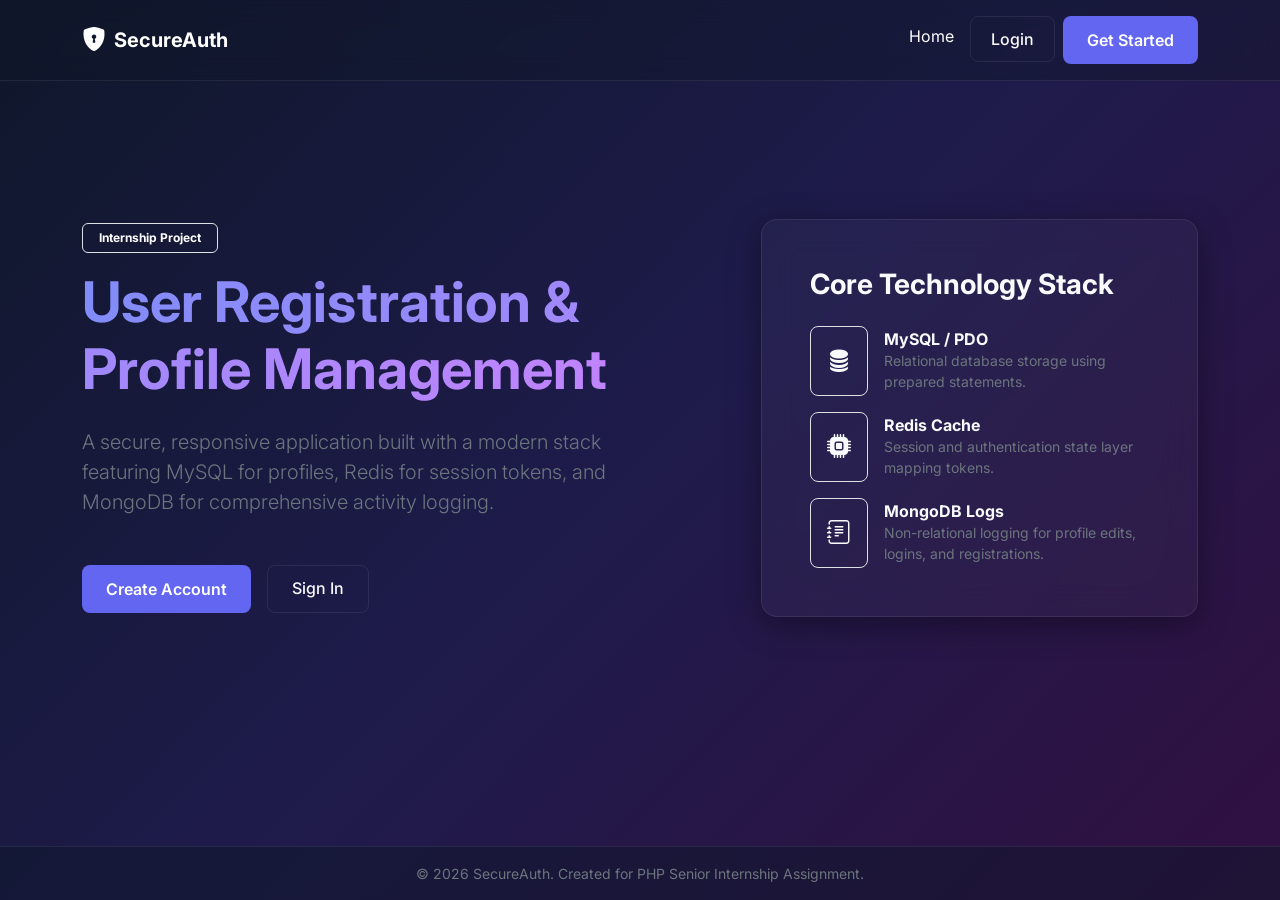
==== index.html @ a7b40b60 "Initial commit of complete User Auth System" ====
<!DOCTYPE html>
<html lang="en">
<head>
    <meta charset="UTF-8">
    <meta name="viewport" content="width=device-width, initial-scale=1.0">
    <title>Secure Authentication & Profile Management System</title>
    <!-- Bootstrap 5 CSS -->
    <link href="https://cdn.jsdelivr.net/npm/bootstrap@5.3.0/dist/css/bootstrap.min.css" rel="stylesheet">
    <!-- Bootstrap Icons -->
    <link href="https://cdn.jsdelivr.net/npm/bootstrap-icons@1.10.5/font/bootstrap-icons.css" rel="stylesheet">
    <!-- Custom Style -->
    <link rel="stylesheet" href="css/style.css">
</head>
<body>

    <!-- Header / Navbar -->
    <nav class="navbar navbar-expand-lg navbar-dark navbar-custom py-3">
        <div class="container">
            <a class="navbar-brand d-flex align-items-center gap-2" href="index.html">
                <i class="bi bi-shield-lock-fill text-indigo-500 fs-4"></i>
                <span class="fw-bold tracking-tight">SecureAuth</span>
            </a>
            <button class="navbar-toggler" type="button" data-bs-toggle="collapse" data-bs-target="#navbarNav" aria-controls="navbarNav" aria-expanded="false" aria-label="Toggle navigation">
                <span class="navbar-toggler-icon"></span>
            </button>
            <div class="collapse navbar-collapse" id="navbarNav">
                <ul class="navbar-nav ms-auto gap-2">
                    <li class="nav-item">
                        <a class="nav-link active" href="index.html">Home</a>
                    </li>
                    <li class="nav-item d-none" id="nav-profile">
                        <a class="nav-link" href="profile.html">Profile</a>
                    </li>
                    <li class="nav-item" id="nav-login">
                        <a class="btn btn-outline-custom" href="login.html">Login</a>
                    </li>
                    <li class="nav-item" id="nav-register">
                        <a class="btn btn-custom" href="register.html">Get Started</a>
                    </li>
                    <li class="nav-item d-none" id="nav-logout">
                        <button class="btn btn-outline-custom" id="btn-nav-logout">Logout</button>
                    </li>
                </ul>
            </div>
        </div>
    </nav>

    <!-- Main Content Section -->
    <div class="container my-auto py-5">
        <div class="row align-items-center justify-content-center text-center text-lg-start g-5">
            <div class="col-lg-6">
                <span class="badge bg-indigo-500 bg-opacity-20 text-indigo-400 mb-3 px-3 py-2 border border-indigo-500 border-opacity-30">Internship Project</span>
                <h1 class="display-4 fw-bold mb-4">
                    <span class="card-title-gradient">User Registration & Profile Management</span>
                </h1>
                <p class="lead text-secondary mb-5">
                    A secure, responsive application built with a modern stack featuring MySQL for profiles, Redis for session tokens, and MongoDB for comprehensive activity logging.
                </p>
                <div class="d-flex flex-wrap justify-content-center justify-content-lg-start gap-3">
                    <a href="register.html" class="btn btn-custom btn-lg px-4 fs-6">Create Account</a>
                    <a href="login.html" class="btn btn-outline-custom btn-lg px-4 fs-6">Sign In</a>
                </div>
            </div>
            <div class="col-lg-5 col-xl-5 offset-lg-1">
                <div class="glass-card p-4 p-md-5">
                    <h3 class="fw-bold mb-4">Core Technology Stack</h3>
                    <div class="d-flex flex-column gap-3">
                        <div class="d-flex align-items-center gap-3">
                            <div class="bg-indigo-500 bg-opacity-10 p-3 rounded-3 border border-indigo-500 border-opacity-20">
                                <i class="bi bi-database-fill text-indigo-400 fs-4"></i>
                            </div>
                            <div>
                                <h6 class="fw-bold mb-0">MySQL / PDO</h6>
                                <p class="text-secondary small mb-0">Relational database storage using prepared statements.</p>
                            </div>
                        </div>
                        <div class="d-flex align-items-center gap-3">
                            <div class="bg-indigo-500 bg-opacity-10 p-3 rounded-3 border border-indigo-500 border-opacity-20">
                                <i class="bi bi-cpu-fill text-indigo-400 fs-4"></i>
                            </div>
                            <div>
                                <h6 class="fw-bold mb-0">Redis Cache</h6>
                                <p class="text-secondary small mb-0">Session and authentication state layer mapping tokens.</p>
                            </div>
                        </div>
                        <div class="d-flex align-items-center gap-3">
                            <div class="bg-indigo-500 bg-opacity-10 p-3 rounded-3 border border-indigo-500 border-opacity-20">
                                <i class="bi bi-journal-text text-indigo-400 fs-4"></i>
                            </div>
                            <div>
                                <h6 class="fw-bold mb-0">MongoDB Logs</h6>
                                <p class="text-secondary small mb-0">Non-relational logging for profile edits, logins, and registrations.</p>
                            </div>
                        </div>
                    </div>
                </div>
            </div>
        </div>
    </div>

    <!-- Footer -->
    <footer class="text-center text-secondary small">
        <div class="container">
            <p class="mb-0">&copy; 2026 SecureAuth. Created for PHP Senior Internship Assignment.</p>
        </div>
    </footer>

    <!-- jQuery & Bootstrap Bundle JS -->
    <script src="https://code.jquery.com/jquery-3.7.0.min.js"></script>
    <script src="https://cdn.jsdelivr.net/npm/bootstrap@5.3.0/dist/js/bootstrap.bundle.min.js"></script>
    
    <!-- Script for home state -->
    <script src="js/common.js"></script>
</body>
</html>
---- css/style.css ----
/* css/style.css */

@import url('https://fonts.googleapis.com/css2?family=Inter:wght@300;400;500;600;700&display=swap');

:root {
    --bg-gradient: linear-gradient(135deg, #0f172a 0%, #1e1b4b 50%, #311042 100%);
    --card-bg: rgba(255, 255, 255, 0.03);
    --card-border: rgba(255, 255, 255, 0.08);
    --text-primary: #f8fafc;
    --text-secondary: #94a3b8;
    --accent-color: #6366f1;
    --accent-hover: #4f46e5;
    --input-bg: rgba(15, 23, 42, 0.6);
    --success-color: #10b981;
    --error-color: #ef4444;
}

body {
    font-family: 'Inter', sans-serif;
    background: var(--bg-gradient);
    color: var(--text-primary);
    min-height: 100vh;
    display: flex;
    flex-direction: column;
    overflow-x: hidden;
}

/* Navbar glass effect */
.navbar-custom {
    background: rgba(15, 23, 42, 0.4);
    backdrop-filter: blur(12px);
    -webkit-backdrop-filter: blur(12px);
    border-bottom: 1px solid var(--card-border);
}

/* Auth/Main container cards */
.glass-card {
    background: var(--card-bg);
    backdrop-filter: blur(16px);
    -webkit-backdrop-filter: blur(16px);
    border: 1px solid var(--card-border);
    border-radius: 16px;
    box-shadow: 0 8px 32px 0 rgba(0, 0, 0, 0.37);
    transition: transform 0.3s ease, box-shadow 0.3s ease;
}

.glass-card:hover {
    box-shadow: 0 12px 40px 0 rgba(99, 102, 241, 0.15);
}

.card-title-gradient {
    background: linear-gradient(to right, #818cf8, #c084fc);
    -webkit-background-clip: text;
    -webkit-text-fill-color: transparent;
    font-weight: 700;
}

/* Input Fields */
.form-control-custom {
    background-color: var(--input-bg);
    border: 1px solid var(--card-border);
    color: var(--text-primary) !important;
    border-radius: 8px;
    padding: 12px 16px;
    transition: all 0.2s ease-in-out;
}

.form-control-custom:focus {
    background-color: rgba(15, 23, 42, 0.8);
    border-color: var(--accent-color);
    box-shadow: 0 0 0 4px rgba(99, 102, 241, 0.25);
    outline: none;
}

.form-control-custom::placeholder {
    color: var(--text-secondary);
    opacity: 0.7;
}

/* Custom buttons */
.btn-custom {
    background-color: var(--accent-color);
    color: #ffffff;
    border: none;
    padding: 12px 24px;
    border-radius: 8px;
    font-weight: 600;
    transition: all 0.2s ease;
}

.btn-custom:hover {
    background-color: var(--accent-hover);
    color: #ffffff;
    transform: translateY(-1px);
}

.btn-custom:active {
    transform: translateY(1px);
}

.btn-outline-custom {
    background: transparent;
    border: 1px solid var(--card-border);
    color: var(--text-primary);
    padding: 10px 20px;
    border-radius: 8px;
    font-weight: 500;
    transition: all 0.2s ease;
}

.btn-outline-custom:hover {
    background: rgba(255, 255, 255, 0.05);
    color: var(--text-primary);
    border-color: var(--text-secondary);
}

/* Labels and Helper texts */
.form-label-custom {
    font-size: 0.875rem;
    font-weight: 500;
    color: var(--text-secondary);
    margin-bottom: 6px;
}

/* Spinner overlay for loading states */
.loading-spinner {
    width: 2rem;
    height: 2rem;
}

.spinner-wrapper {
    display: none;
    position: fixed;
    top: 0;
    left: 0;
    width: 100%;
    height: 100%;
    background: rgba(15, 23, 42, 0.7);
    backdrop-filter: blur(4px);
    z-index: 9999;
    align-items: center;
    justify-content: center;
}

/* Password visibility toggle button positioning */
.password-toggle-wrapper {
    position: relative;
}

.password-toggle-btn {
    position: absolute;
    right: 12px;
    top: 50%;
    transform: translateY(-50%);
    background: none;
    border: none;
    color: var(--text-secondary);
    cursor: pointer;
    z-index: 10;
    padding: 0;
}

.password-toggle-btn:hover {
    color: var(--text-primary);
}

/* Custom alerts */
.alert-custom-success {
    background-color: rgba(16, 185, 129, 0.1);
    border: 1px solid rgba(16, 185, 129, 0.3);
    color: #34d399;
}

.alert-custom-error {
    background-color: rgba(239, 68, 68, 0.1);
    border: 1px solid rgba(239, 68, 68, 0.3);
    color: #f87171;
}

/* Footer style */
footer {
    margin-top: auto;
    background: rgba(15, 23, 42, 0.5);
    border-top: 1px solid var(--card-border);
    padding: 16px 0;
}
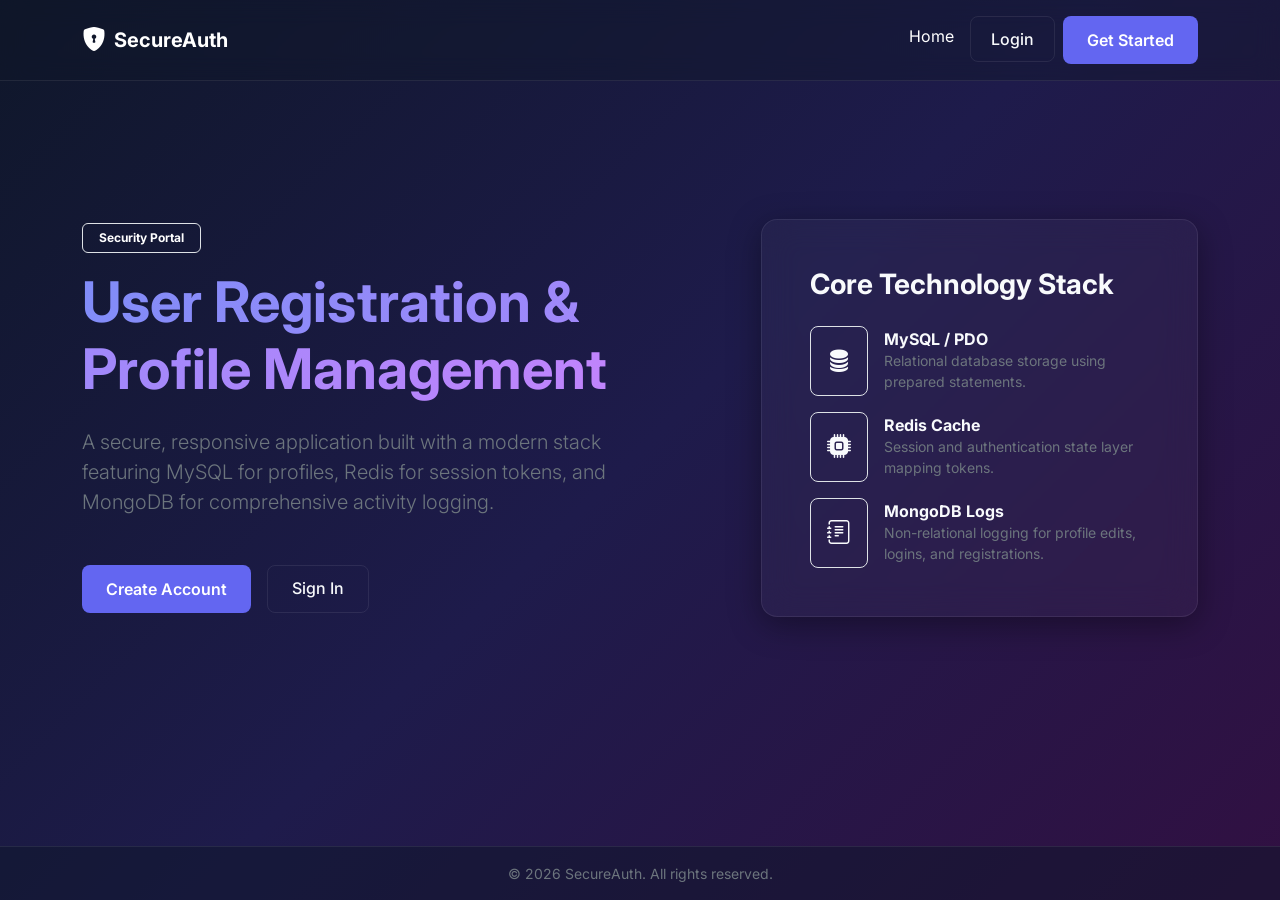
==== commit ddc66195: "Polished codebase formatting and comments" ====
--- a/index.html
+++ b/index.html
@@ -13,7 +13,6 @@
 </head>
 <body>
 
-    <!-- Header / Navbar -->
     <nav class="navbar navbar-expand-lg navbar-dark navbar-custom py-3">
         <div class="container">
             <a class="navbar-brand d-flex align-items-center gap-2" href="index.html">
@@ -45,11 +44,10 @@
         </div>
     </nav>
 
-    <!-- Main Content Section -->
     <div class="container my-auto py-5">
         <div class="row align-items-center justify-content-center text-center text-lg-start g-5">
             <div class="col-lg-6">
-                <span class="badge bg-indigo-500 bg-opacity-20 text-indigo-400 mb-3 px-3 py-2 border border-indigo-500 border-opacity-30">Internship Project</span>
+                <span class="badge bg-indigo-500 bg-opacity-20 text-indigo-400 mb-3 px-3 py-2 border border-indigo-500 border-opacity-30">Security Portal</span>
                 <h1 class="display-4 fw-bold mb-4">
                     <span class="card-title-gradient">User Registration & Profile Management</span>
                 </h1>
@@ -98,18 +96,14 @@
         </div>
     </div>
 
-    <!-- Footer -->
     <footer class="text-center text-secondary small">
         <div class="container">
-            <p class="mb-0">&copy; 2026 SecureAuth. Created for PHP Senior Internship Assignment.</p>
+            <p class="mb-0">&copy; 2026 SecureAuth. All rights reserved.</p>
         </div>
     </footer>
 
-    <!-- jQuery & Bootstrap Bundle JS -->
     <script src="https://code.jquery.com/jquery-3.7.0.min.js"></script>
     <script src="https://cdn.jsdelivr.net/npm/bootstrap@5.3.0/dist/js/bootstrap.bundle.min.js"></script>
-    
-    <!-- Script for home state -->
     <script src="js/common.js"></script>
 </body>
 </html>
--- a/css/style.css
+++ b/css/style.css
@@ -1,5 +1,3 @@
-/* css/style.css */
-
 @import url('https://fonts.googleapis.com/css2?family=Inter:wght@300;400;500;600;700&display=swap');
 
 :root {
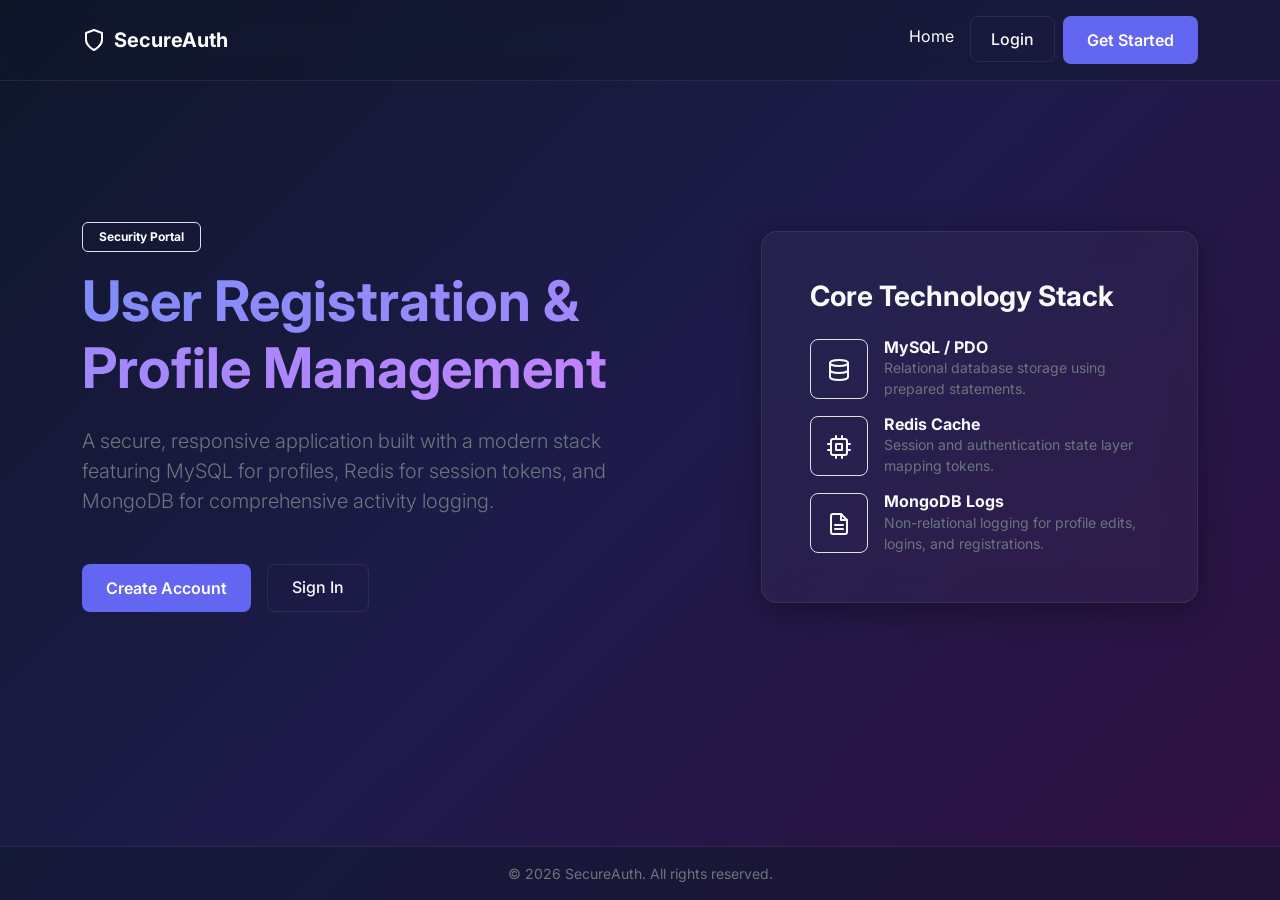
==== commit 3eeace14: "Refactored DB: registration to MySQL, profiles to MongoDB; migrated to SVGs" ====
--- a/index.html
+++ b/index.html
@@ -6,8 +6,6 @@
     <title>Secure Authentication & Profile Management System</title>
     <!-- Bootstrap 5 CSS -->
     <link href="https://cdn.jsdelivr.net/npm/bootstrap@5.3.0/dist/css/bootstrap.min.css" rel="stylesheet">
-    <!-- Bootstrap Icons -->
-    <link href="https://cdn.jsdelivr.net/npm/bootstrap-icons@1.10.5/font/bootstrap-icons.css" rel="stylesheet">
     <!-- Custom Style -->
     <link rel="stylesheet" href="css/style.css">
 </head>
@@ -16,7 +14,7 @@
     <nav class="navbar navbar-expand-lg navbar-dark navbar-custom py-3">
         <div class="container">
             <a class="navbar-brand d-flex align-items-center gap-2" href="index.html">
-                <i class="bi bi-shield-lock-fill text-indigo-500 fs-4"></i>
+                <svg xmlns="http://www.w3.org/2000/svg" width="24" height="24" viewBox="0 0 24 24" fill="none" stroke="currentColor" stroke-width="2" stroke-linecap="round" stroke-linejoin="round" class="text-indigo-400"><path d="M12 22s8-4 8-10V5l-8-3-8 3v7c0 6 8 10 8 10z"></path></svg>
                 <span class="fw-bold tracking-tight">SecureAuth</span>
             </a>
             <button class="navbar-toggler" type="button" data-bs-toggle="collapse" data-bs-target="#navbarNav" aria-controls="navbarNav" aria-expanded="false" aria-label="Toggle navigation">
@@ -65,7 +63,7 @@
                     <div class="d-flex flex-column gap-3">
                         <div class="d-flex align-items-center gap-3">
                             <div class="bg-indigo-500 bg-opacity-10 p-3 rounded-3 border border-indigo-500 border-opacity-20">
-                                <i class="bi bi-database-fill text-indigo-400 fs-4"></i>
+                                <svg xmlns="http://www.w3.org/2000/svg" width="24" height="24" viewBox="0 0 24 24" fill="none" stroke="currentColor" stroke-width="2" stroke-linecap="round" stroke-linejoin="round" class="text-indigo-400"><ellipse cx="12" cy="5" rx="9" ry="3"></ellipse><path d="M3 5v14c0 1.66 4 3 9 3s9-1.34 9-3V5"></path><path d="M3 12c0 1.66 4 3 9 3s9-1.34 9-3"></path></svg>
                             </div>
                             <div>
                                 <h6 class="fw-bold mb-0">MySQL / PDO</h6>
@@ -74,7 +72,7 @@
                         </div>
                         <div class="d-flex align-items-center gap-3">
                             <div class="bg-indigo-500 bg-opacity-10 p-3 rounded-3 border border-indigo-500 border-opacity-20">
-                                <i class="bi bi-cpu-fill text-indigo-400 fs-4"></i>
+                                <svg xmlns="http://www.w3.org/2000/svg" width="24" height="24" viewBox="0 0 24 24" fill="none" stroke="currentColor" stroke-width="2" stroke-linecap="round" stroke-linejoin="round" class="text-indigo-400"><rect x="4" y="4" width="16" height="16" rx="2" ry="2"></rect><rect x="9" y="9" width="6" height="6"></rect><line x1="9" y1="1" x2="9" y2="4"></line><line x1="15" y1="1" x2="15" y2="4"></line><line x1="9" y1="20" x2="9" y2="23"></line><line x1="15" y1="20" x2="15" y2="23"></line><line x1="20" y1="9" x2="23" y2="9"></line><line x1="20" y1="15" x2="23" y2="15"></line><line x1="1" y1="9" x2="4" y2="9"></line><line x1="1" y1="15" x2="4" y2="15"></line></svg>
                             </div>
                             <div>
                                 <h6 class="fw-bold mb-0">Redis Cache</h6>
@@ -83,7 +81,7 @@
                         </div>
                         <div class="d-flex align-items-center gap-3">
                             <div class="bg-indigo-500 bg-opacity-10 p-3 rounded-3 border border-indigo-500 border-opacity-20">
-                                <i class="bi bi-journal-text text-indigo-400 fs-4"></i>
+                                <svg xmlns="http://www.w3.org/2000/svg" width="24" height="24" viewBox="0 0 24 24" fill="none" stroke="currentColor" stroke-width="2" stroke-linecap="round" stroke-linejoin="round" class="text-indigo-400"><path d="M14 2H6a2 2 0 0 0-2 2v16a2 2 0 0 0 2 2h12a2 2 0 0 0 2-2V8z"></path><polyline points="14 2 14 8 20 8"></polyline><line x1="16" y1="13" x2="8" y2="13"></line><line x1="16" y1="17" x2="8" y2="17"></line></svg>
                             </div>
                             <div>
                                 <h6 class="fw-bold mb-0">MongoDB Logs</h6>
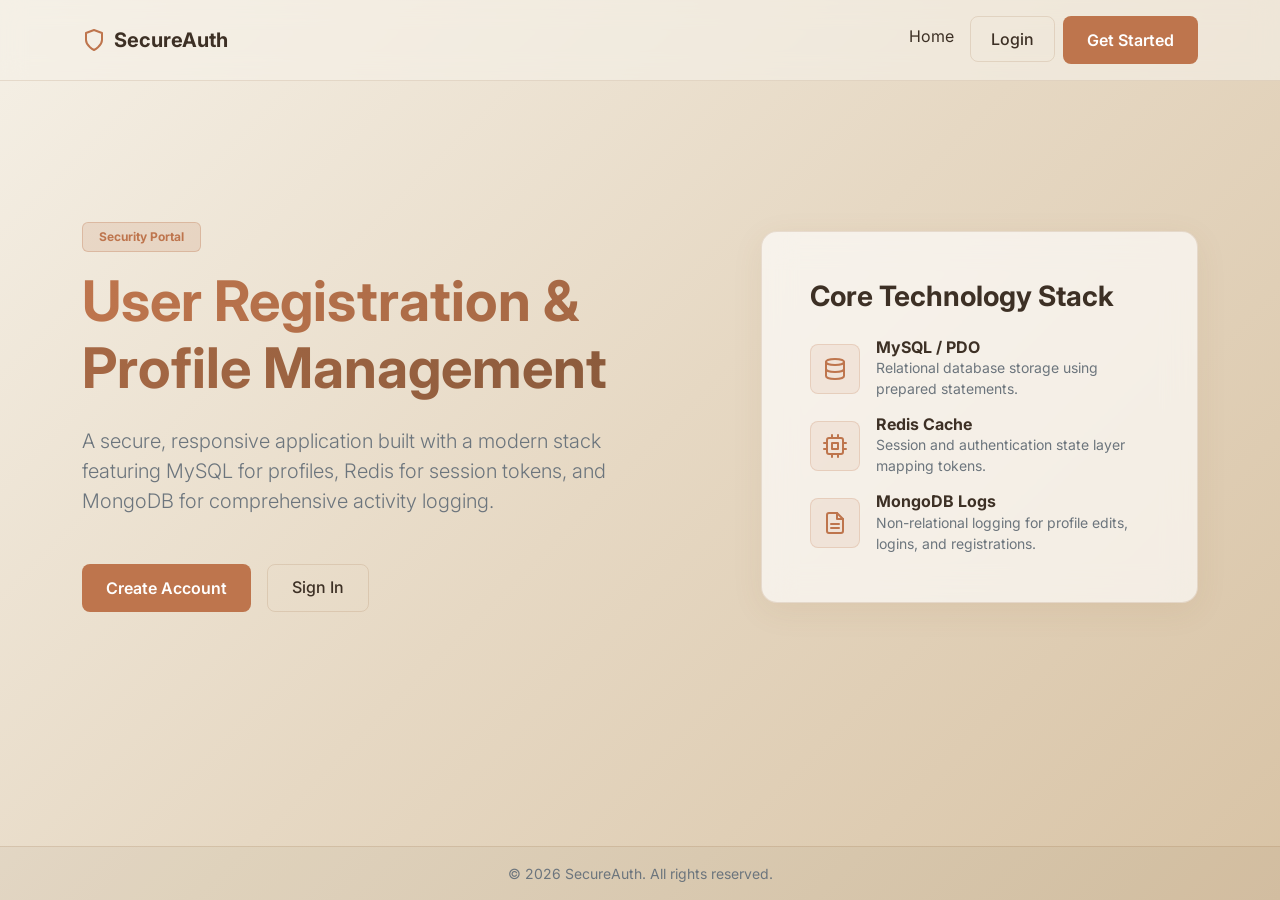
==== commit e676dbd9: "Migrated UI theme to warm sand and light design" ====
--- a/index.html
+++ b/index.html
@@ -11,10 +11,10 @@
 </head>
 <body>
 
-    <nav class="navbar navbar-expand-lg navbar-dark navbar-custom py-3">
+    <nav class="navbar navbar-expand-lg navbar-light navbar-custom py-3">
         <div class="container">
             <a class="navbar-brand d-flex align-items-center gap-2" href="index.html">
-                <svg xmlns="http://www.w3.org/2000/svg" width="24" height="24" viewBox="0 0 24 24" fill="none" stroke="currentColor" stroke-width="2" stroke-linecap="round" stroke-linejoin="round" class="text-indigo-400"><path d="M12 22s8-4 8-10V5l-8-3-8 3v7c0 6 8 10 8 10z"></path></svg>
+                <svg xmlns="http://www.w3.org/2000/svg" width="24" height="24" viewBox="0 0 24 24" fill="none" stroke="var(--accent-color)" stroke-width="2" stroke-linecap="round" stroke-linejoin="round"><path d="M12 22s8-4 8-10V5l-8-3-8 3v7c0 6 8 10 8 10z"></path></svg>
                 <span class="fw-bold tracking-tight">SecureAuth</span>
             </a>
             <button class="navbar-toggler" type="button" data-bs-toggle="collapse" data-bs-target="#navbarNav" aria-controls="navbarNav" aria-expanded="false" aria-label="Toggle navigation">
@@ -45,7 +45,7 @@
     <div class="container my-auto py-5">
         <div class="row align-items-center justify-content-center text-center text-lg-start g-5">
             <div class="col-lg-6">
-                <span class="badge bg-indigo-500 bg-opacity-20 text-indigo-400 mb-3 px-3 py-2 border border-indigo-500 border-opacity-30">Security Portal</span>
+                <span class="badge badge-custom mb-3 px-3 py-2">Security Portal</span>
                 <h1 class="display-4 fw-bold mb-4">
                     <span class="card-title-gradient">User Registration & Profile Management</span>
                 </h1>
@@ -62,8 +62,8 @@
                     <h3 class="fw-bold mb-4">Core Technology Stack</h3>
                     <div class="d-flex flex-column gap-3">
                         <div class="d-flex align-items-center gap-3">
-                            <div class="bg-indigo-500 bg-opacity-10 p-3 rounded-3 border border-indigo-500 border-opacity-20">
-                                <svg xmlns="http://www.w3.org/2000/svg" width="24" height="24" viewBox="0 0 24 24" fill="none" stroke="currentColor" stroke-width="2" stroke-linecap="round" stroke-linejoin="round" class="text-indigo-400"><ellipse cx="12" cy="5" rx="9" ry="3"></ellipse><path d="M3 5v14c0 1.66 4 3 9 3s9-1.34 9-3V5"></path><path d="M3 12c0 1.66 4 3 9 3s9-1.34 9-3"></path></svg>
+                            <div class="icon-wrapper-custom">
+                                <svg xmlns="http://www.w3.org/2000/svg" width="24" height="24" viewBox="0 0 24 24" fill="none" stroke="currentColor" stroke-width="2" stroke-linecap="round" stroke-linejoin="round"><ellipse cx="12" cy="5" rx="9" ry="3"></ellipse><path d="M3 5v14c0 1.66 4 3 9 3s9-1.34 9-3V5"></path><path d="M3 12c0 1.66 4 3 9 3s9-1.34 9-3"></path></svg>
                             </div>
                             <div>
                                 <h6 class="fw-bold mb-0">MySQL / PDO</h6>
@@ -71,8 +71,8 @@
                             </div>
                         </div>
                         <div class="d-flex align-items-center gap-3">
-                            <div class="bg-indigo-500 bg-opacity-10 p-3 rounded-3 border border-indigo-500 border-opacity-20">
-                                <svg xmlns="http://www.w3.org/2000/svg" width="24" height="24" viewBox="0 0 24 24" fill="none" stroke="currentColor" stroke-width="2" stroke-linecap="round" stroke-linejoin="round" class="text-indigo-400"><rect x="4" y="4" width="16" height="16" rx="2" ry="2"></rect><rect x="9" y="9" width="6" height="6"></rect><line x1="9" y1="1" x2="9" y2="4"></line><line x1="15" y1="1" x2="15" y2="4"></line><line x1="9" y1="20" x2="9" y2="23"></line><line x1="15" y1="20" x2="15" y2="23"></line><line x1="20" y1="9" x2="23" y2="9"></line><line x1="20" y1="15" x2="23" y2="15"></line><line x1="1" y1="9" x2="4" y2="9"></line><line x1="1" y1="15" x2="4" y2="15"></line></svg>
+                            <div class="icon-wrapper-custom">
+                                <svg xmlns="http://www.w3.org/2000/svg" width="24" height="24" viewBox="0 0 24 24" fill="none" stroke="currentColor" stroke-width="2" stroke-linecap="round" stroke-linejoin="round"><rect x="4" y="4" width="16" height="16" rx="2" ry="2"></rect><rect x="9" y="9" width="6" height="6"></rect><line x1="9" y1="1" x2="9" y2="4"></line><line x1="15" y1="1" x2="15" y2="4"></line><line x1="9" y1="20" x2="9" y2="23"></line><line x1="15" y1="20" x2="15" y2="23"></line><line x1="20" y1="9" x2="23" y2="9"></line><line x1="20" y1="15" x2="23" y2="15"></line><line x1="1" y1="9" x2="4" y2="9"></line><line x1="1" y1="15" x2="4" y2="15"></line></svg>
                             </div>
                             <div>
                                 <h6 class="fw-bold mb-0">Redis Cache</h6>
@@ -80,8 +80,8 @@
                             </div>
                         </div>
                         <div class="d-flex align-items-center gap-3">
-                            <div class="bg-indigo-500 bg-opacity-10 p-3 rounded-3 border border-indigo-500 border-opacity-20">
-                                <svg xmlns="http://www.w3.org/2000/svg" width="24" height="24" viewBox="0 0 24 24" fill="none" stroke="currentColor" stroke-width="2" stroke-linecap="round" stroke-linejoin="round" class="text-indigo-400"><path d="M14 2H6a2 2 0 0 0-2 2v16a2 2 0 0 0 2 2h12a2 2 0 0 0 2-2V8z"></path><polyline points="14 2 14 8 20 8"></polyline><line x1="16" y1="13" x2="8" y2="13"></line><line x1="16" y1="17" x2="8" y2="17"></line></svg>
+                            <div class="icon-wrapper-custom">
+                                <svg xmlns="http://www.w3.org/2000/svg" width="24" height="24" viewBox="0 0 24 24" fill="none" stroke="currentColor" stroke-width="2" stroke-linecap="round" stroke-linejoin="round"><path d="M14 2H6a2 2 0 0 0-2 2v16a2 2 0 0 0 2 2h12a2 2 0 0 0 2-2V8z"></path><polyline points="14 2 14 8 20 8"></polyline><line x1="16" y1="13" x2="8" y2="13"></line><line x1="16" y1="17" x2="8" y2="17"></line></svg>
                             </div>
                             <div>
                                 <h6 class="fw-bold mb-0">MongoDB Logs</h6>
--- a/css/style.css
+++ b/css/style.css
@@ -1,16 +1,16 @@
 @import url('https://fonts.googleapis.com/css2?family=Inter:wght@300;400;500;600;700&display=swap');
 
 :root {
-    --bg-gradient: linear-gradient(135deg, #0f172a 0%, #1e1b4b 50%, #311042 100%);
-    --card-bg: rgba(255, 255, 255, 0.03);
-    --card-border: rgba(255, 255, 255, 0.08);
-    --text-primary: #f8fafc;
-    --text-secondary: #94a3b8;
-    --accent-color: #6366f1;
-    --accent-hover: #4f46e5;
-    --input-bg: rgba(15, 23, 42, 0.6);
-    --success-color: #10b981;
-    --error-color: #ef4444;
+    --bg-gradient: linear-gradient(135deg, #f5f0e6 0%, #e6d8c3 50%, #d8c3a5 100%);
+    --card-bg: rgba(255, 255, 255, 0.65);
+    --card-border: rgba(139, 90, 43, 0.15);
+    --text-primary: #3d3025;
+    --text-secondary: #705e52;
+    --accent-color: #be754d;
+    --accent-hover: #a15d38;
+    --input-bg: rgba(255, 255, 255, 0.85);
+    --success-color: #2e7d32;
+    --error-color: #c62828;
 }
 
 body {
@@ -23,37 +23,46 @@
     overflow-x: hidden;
 }
 
-/* Navbar glass effect */
 .navbar-custom {
-    background: rgba(15, 23, 42, 0.4);
+    background: rgba(245, 240, 230, 0.65);
     backdrop-filter: blur(12px);
     -webkit-backdrop-filter: blur(12px);
     border-bottom: 1px solid var(--card-border);
 }
 
-/* Auth/Main container cards */
+.navbar-custom .navbar-brand {
+    color: var(--text-primary) !important;
+}
+
+.navbar-custom .nav-link {
+    color: var(--text-secondary) !important;
+}
+
+.navbar-custom .nav-link.active, .navbar-custom .nav-link:hover {
+    color: var(--text-primary) !important;
+}
+
 .glass-card {
     background: var(--card-bg);
     backdrop-filter: blur(16px);
     -webkit-backdrop-filter: blur(16px);
     border: 1px solid var(--card-border);
     border-radius: 16px;
-    box-shadow: 0 8px 32px 0 rgba(0, 0, 0, 0.37);
+    box-shadow: 0 8px 32px 0 rgba(139, 90, 43, 0.08);
     transition: transform 0.3s ease, box-shadow 0.3s ease;
 }
 
 .glass-card:hover {
-    box-shadow: 0 12px 40px 0 rgba(99, 102, 241, 0.15);
+    box-shadow: 0 12px 40px 0 rgba(190, 117, 77, 0.18);
 }
 
 .card-title-gradient {
-    background: linear-gradient(to right, #818cf8, #c084fc);
+    background: linear-gradient(to right, #be754d, #8c5b3c);
     -webkit-background-clip: text;
     -webkit-text-fill-color: transparent;
     font-weight: 700;
 }
 
-/* Input Fields */
 .form-control-custom {
     background-color: var(--input-bg);
     border: 1px solid var(--card-border);
@@ -64,9 +73,9 @@
 }
 
 .form-control-custom:focus {
-    background-color: rgba(15, 23, 42, 0.8);
+    background-color: #ffffff;
     border-color: var(--accent-color);
-    box-shadow: 0 0 0 4px rgba(99, 102, 241, 0.25);
+    box-shadow: 0 0 0 4px rgba(190, 117, 77, 0.2);
     outline: none;
 }
 
@@ -75,7 +84,6 @@
     opacity: 0.7;
 }
 
-/* Custom buttons */
 .btn-custom {
     background-color: var(--accent-color);
     color: #ffffff;
@@ -107,12 +115,11 @@
 }
 
 .btn-outline-custom:hover {
-    background: rgba(255, 255, 255, 0.05);
+    background: rgba(139, 90, 43, 0.05);
     color: var(--text-primary);
     border-color: var(--text-secondary);
 }
 
-/* Labels and Helper texts */
 .form-label-custom {
     font-size: 0.875rem;
     font-weight: 500;
@@ -120,7 +127,6 @@
     margin-bottom: 6px;
 }
 
-/* Spinner overlay for loading states */
 .loading-spinner {
     width: 2rem;
     height: 2rem;
@@ -133,14 +139,13 @@
     left: 0;
     width: 100%;
     height: 100%;
-    background: rgba(15, 23, 42, 0.7);
+    background: rgba(61, 48, 37, 0.65);
     backdrop-filter: blur(4px);
     z-index: 9999;
     align-items: center;
     justify-content: center;
 }
 
-/* Password visibility toggle button positioning */
 .password-toggle-wrapper {
     position: relative;
 }
@@ -162,23 +167,38 @@
     color: var(--text-primary);
 }
 
-/* Custom alerts */
 .alert-custom-success {
-    background-color: rgba(16, 185, 129, 0.1);
-    border: 1px solid rgba(16, 185, 129, 0.3);
-    color: #34d399;
+    background-color: rgba(46, 125, 50, 0.1);
+    border: 1px solid rgba(46, 125, 50, 0.3);
+    color: #2e7d32;
 }
 
 .alert-custom-error {
-    background-color: rgba(239, 68, 68, 0.1);
-    border: 1px solid rgba(239, 68, 68, 0.3);
-    color: #f87171;
-}
-
-/* Footer style */
+    background-color: rgba(198, 40, 40, 0.1);
+    border: 1px solid rgba(198, 40, 40, 0.3);
+    color: #c62828;
+}
+
 footer {
     margin-top: auto;
-    background: rgba(15, 23, 42, 0.5);
+    background: rgba(61, 48, 37, 0.04);
     border-top: 1px solid var(--card-border);
     padding: 16px 0;
 }
+
+.badge-custom {
+    background-color: rgba(190, 117, 77, 0.15);
+    color: var(--accent-color);
+    border: 1px solid rgba(190, 117, 77, 0.3);
+}
+
+.icon-wrapper-custom {
+    background-color: rgba(190, 117, 77, 0.1);
+    border: 1px solid rgba(190, 117, 77, 0.2);
+    padding: 12px;
+    border-radius: 8px;
+    display: inline-flex;
+    align-items: center;
+    justify-content: center;
+    color: var(--accent-color);
+}
